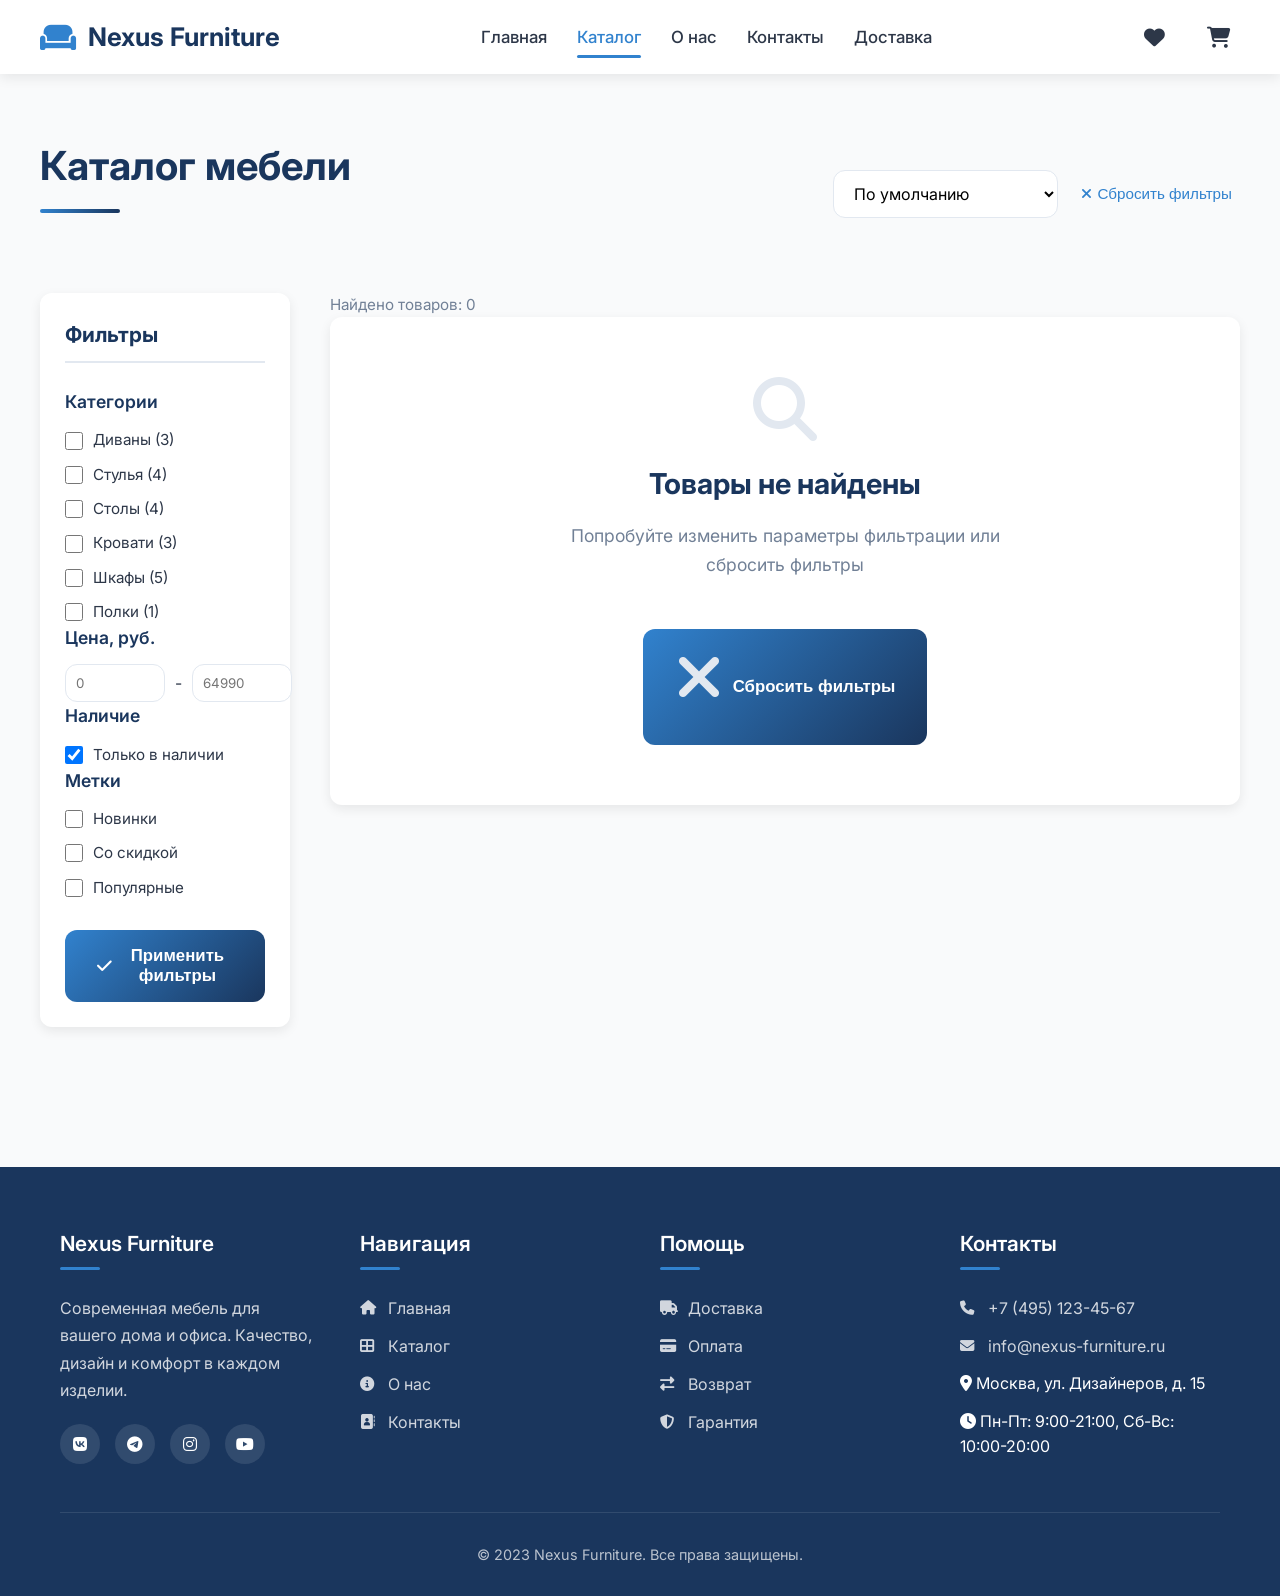
==== catalog.html @ 0e1e120f "Add files via upload" ====
<!DOCTYPE html>
<html lang="ru">
<head>
    <meta charset="UTF-8">
    <meta name="viewport" content="width=device-width, initial-scale=1.0">
    <title>Nexus Furniture | Каталог мебели</title>
    <link rel="stylesheet" href="https://cdnjs.cloudflare.com/ajax/libs/font-awesome/6.4.0/css/all.min.css">
    <link rel="stylesheet" href="https://fonts.googleapis.com/css2?family=Inter:wght@300;400;500;600;700&display=swap">
    <link rel="stylesheet" href="common.css">
    <style>
        /* Специфичные стили для страницы каталога */
        .catalog-header {
            display: flex;
            justify-content: space-between;
            align-items: center;
            margin-bottom: 40px;
            flex-wrap: wrap;
            gap: 20px;
        }
        
        .catalog-controls {
            display: flex;
            gap: 15px;
            align-items: center;
            flex-wrap: wrap;
        }
        
        .catalog-filters {
            display: flex;
            gap: 30px;
            margin-bottom: 40px;
            background-color: white;
            padding: 25px;
            border-radius: var(--radius);
            box-shadow: var(--shadow);
            flex-wrap: wrap;
        }
        
        .filter-group {
            flex: 1;
            min-width: 200px;
        }
        
        .filter-title {
            font-weight: 600;
            margin-bottom: 12px;
            color: var(--primary);
            font-size: 1.1rem;
        }
        
        .filter-options {
            display: flex;
            flex-direction: column;
            gap: 10px;
        }
        
        .filter-checkbox {
            display: flex;
            align-items: center;
            gap: 10px;
            cursor: pointer;
        }
        
        .filter-checkbox input {
            width: 18px;
            height: 18px;
            cursor: pointer;
        }
        
        .filter-checkbox span {
            font-size: 0.95rem;
            color: var(--text);
        }
        
        .price-range {
            display: flex;
            gap: 10px;
            align-items: center;
        }
        
        .price-input {
            width: 100px;
            padding: 10px;
            border: 1px solid var(--gray);
            border-radius: var(--radius);
            font-family: 'Inter', sans-serif;
        }
        
        .catalog-content {
            display: grid;
            grid-template-columns: 250px 1fr;
            gap: 40px;
        }
        
        .sidebar {
            background-color: white;
            padding: 25px;
            border-radius: var(--radius);
            box-shadow: var(--shadow);
            height: fit-content;
            position: sticky;
            top: 100px;
        }
        
        .sidebar-title {
            font-size: 1.3rem;
            margin-bottom: 25px;
            color: var(--primary);
            padding-bottom: 10px;
            border-bottom: 2px solid var(--gray);
        }
        
        .mobile-filters-btn {
            display: none;
            background: linear-gradient(135deg, var(--accent), var(--primary));
            color: white;
            padding: 12px 24px;
            border-radius: var(--radius);
            border: none;
            cursor: pointer;
            font-weight: 600;
            gap: 10px;
            align-items: center;
        }
        
        .sort-select {
            padding: 12px 16px;
            border: 1px solid var(--gray);
            border-radius: var(--radius);
            font-family: 'Inter', sans-serif;
            font-size: 1rem;
            background-color: white;
            cursor: pointer;
            min-width: 200px;
        }
        
        .clear-filters {
            background: none;
            border: none;
            color: var(--accent);
            cursor: pointer;
            font-size: 0.95rem;
            display: flex;
            align-items: center;
            gap: 5px;
            padding: 8px;
            border-radius: 6px;
            transition: var(--transition);
        }
        
        .clear-filters:hover {
            background-color: rgba(49, 130, 206, 0.1);
        }
        
        .products-count {
            color: var(--text-light);
            font-size: 0.95rem;
        }
        
        .pagination {
            display: flex;
            justify-content: center;
            gap: 10px;
            margin-top: 60px;
        }
        
        .page-btn {
            width: 44px;
            height: 44px;
            display: flex;
            align-items: center;
            justify-content: center;
            border-radius: var(--radius);
            border: 1px solid var(--gray);
            background-color: white;
            color: var(--text);
            cursor: pointer;
            transition: var(--transition);
            font-weight: 500;
        }
        
        .page-btn:hover {
            border-color: var(--accent);
            color: var(--accent);
        }
        
        .page-btn.active {
            background: linear-gradient(135deg, var(--accent), var(--primary));
            color: white;
            border-color: var(--accent);
        }
        
        .page-btn.disabled {
            opacity: 0.5;
            cursor: not-allowed;
        }
        
        .page-btn.disabled:hover {
            border-color: var(--gray);
            color: var(--text);
        }
        
        .mobile-sidebar-overlay {
            display: none;
            position: fixed;
            top: 0;
            left: 0;
            width: 100%;
            height: 100%;
            background-color: rgba(0, 0, 0, 0.5);
            z-index: 1000;
        }
        
        .mobile-sidebar {
            position: fixed;
            top: 0;
            right: -100%;
            width: 90%;
            max-width: 400px;
            height: 100%;
            background-color: white;
            z-index: 1001;
            padding: 30px;
            overflow-y: auto;
            transition: right 0.3s ease;
        }
        
        .mobile-sidebar.active {
            right: 0;
        }
        
        .mobile-sidebar-header {
            display: flex;
            justify-content: space-between;
            align-items: center;
            margin-bottom: 30px;
            padding-bottom: 15px;
            border-bottom: 2px solid var(--gray);
        }
        
        .close-sidebar {
            background: none;
            border: none;
            font-size: 1.5rem;
            color: var(--text);
            cursor: pointer;
            width: 40px;
            height: 40px;
            display: flex;
            align-items: center;
            justify-content: center;
            border-radius: 50%;
            transition: var(--transition);
        }
        
        .close-sidebar:hover {
            background-color: var(--gray);
        }
        
        .loader {
            display: none;
            text-align: center;
            padding: 40px;
        }
        
        .loader.active {
            display: block;
        }
        
        @media (max-width: 992px) {
            .catalog-content {
                grid-template-columns: 1fr;
            }
            
            .sidebar {
                display: none;
            }
            
            .mobile-filters-btn {
                display: flex;
            }
        }
        
        @media (max-width: 768px) {
            .catalog-header {
                flex-direction: column;
                align-items: flex-start;
            }
            
            .catalog-controls {
                width: 100%;
                justify-content: space-between;
            }
            
            .sort-select {
                flex: 1;
                min-width: auto;
            }
            
            .mobile-sidebar {
                width: 100%;
                max-width: 100%;
            }
        }
        
        @media (max-width: 576px) {
            .catalog-controls {
                flex-direction: column;
                align-items: stretch;
            }
        }
    </style>
</head>
<body>
    <!-- Шапка сайта -->
    <header>
        <div class="container header-container">
            <a href="index.html" class="logo">
                <i class="fas fa-couch"></i>
                <span>Nexus Furniture</span>
            </a>
            
            <button class="mobile-menu-btn" id="mobileMenuBtn">
                <i class="fas fa-bars"></i>
            </button>
            
            <nav id="mainNav">
                <a href="index.html" class="nav-link">Главная</a>
                <a href="catalog.html" class="nav-link active">Каталог</a>
                <a href="about.html" class="nav-link">О нас</a>
                <a href="contacts.html" class="nav-link">Контакты</a>
                <a href="delivery.html" class="nav-link">Доставка</a>
            </nav>
            
            <div class="header-actions">
                <a href="favorites.html" class="icon-btn">
                    <i class="fas fa-heart"></i>
                    <span class="badge" id="favoritesCount">0</span>
                </a>
                <a href="cart.html" class="icon-btn">
                    <i class="fas fa-shopping-cart"></i>
                    <span class="badge" id="cartCount">0</span>
                </a>
            </div>
        </div>
    </header>

    <!-- Основной контент -->
    <main class="container page-content">
        <!-- Заголовок каталога -->
        <div class="catalog-header">
            <h1 class="section-title">Каталог мебели</h1>
            
            <div class="catalog-controls">
                <button class="mobile-filters-btn" id="mobileFiltersBtn">
                    <i class="fas fa-filter"></i> Фильтры
                </button>
                
                <select class="sort-select" id="sortSelect">
                    <option value="default">По умолчанию</option>
                    <option value="price_asc">Цена: по возрастанию</option>
                    <option value="price_desc">Цена: по убыванию</option>
                    <option value="name_asc">Название: А-Я</option>
                    <option value="name_desc">Название: Я-А</option>
                    <option value="popular">По популярности</option>
                    <option value="new">Сначала новинки</option>
                </select>
                
                <button class="clear-filters" id="clearFilters">
                    <i class="fas fa-times"></i> Сбросить фильтры
                </button>
            </div>
        </div>
        
        <div class="catalog-content">
            <!-- Боковая панель фильтров (десктоп) -->
            <aside class="sidebar">
                <h3 class="sidebar-title">Фильтры</h3>
                
                <!-- Категории -->
                <div class="filter-group">
                    <h4 class="filter-title">Категории</h4>
                    <div class="filter-options" id="categoryFilters">
                        <!-- Заполняется через JavaScript -->
                    </div>
                </div>
                
                <div class="filter-group">
                    <h4 class="filter-title">Цена, руб.</h4>
                    <div class="price-range">
                        <input type="number" id="minPrice" class="price-input" placeholder="0" min="0">
                        <span>-</span>
                        <input type="number" id="maxPrice" class="price-input" placeholder="100000" min="0">
                    </div>
                </div>
                
                <div class="filter-group">
                    <h4 class="filter-title">Наличие</h4>
                    <div class="filter-options">
                        <label class="filter-checkbox">
                            <input type="checkbox" id="inStockFilter" checked>
                            <span>Только в наличии</span>
                        </label>
                    </div>
                </div>
                
                <div class="filter-group">
                    <h4 class="filter-title">Метки</h4>
                    <div class="filter-options">
                        <label class="filter-checkbox">
                            <input type="checkbox" id="newFilter">
                            <span>Новинки</span>
                        </label>
                        <label class="filter-checkbox">
                            <input type="checkbox" id="saleFilter">
                            <span>Со скидкой</span>
                        </label>
                        <label class="filter-checkbox">
                            <input type="checkbox" id="popularFilter">
                            <span>Популярные</span>
                        </label>
                    </div>
                </div>
                
                <div style="margin-top: 30px;">
                    <button class="btn" id="applyFilters" style="width: 100%;">
                        <i class="fas fa-check"></i> Применить фильтры
                    </button>
                </div>
            </aside>
            
            <!-- Основная область с товарами -->
            <div class="products-container">
                <div class="products-count" id="productsCount">
                    Найдено товаров: <span id="productsCountValue">0</span>
                </div>
                
                <!-- Сетка товаров -->
                <div class="products-grid" id="catalogProductsGrid">
                    <!-- Товары загружаются через JavaScript -->
                </div>
                
                <!-- Пагинация -->
                <div class="pagination" id="pagination">
                    <!-- Заполняется через JavaScript -->
                </div>
            </div>
        </div>
    </main>

    <!-- Подвал сайта -->
    <footer>
        <div class="container">
            <div class="footer-content">
                <div class="footer-column">
                    <h3>Nexus Furniture</h3>
                    <p style="color: rgba(255, 255, 255, 0.8); margin-bottom: 20px; line-height: 1.7;">Современная мебель для вашего дома и офиса. Качество, дизайн и комфорт в каждом изделии.</p>
                    <div class="social-links">
                        <a href="#" class="social-link"><i class="fab fa-vk"></i></a>
                        <a href="#" class="social-link"><i class="fab fa-telegram"></i></a>
                        <a href="#" class="social-link"><i class="fab fa-instagram"></i></a>
                        <a href="#" class="social-link"><i class="fab fa-youtube"></i></a>
                    </div>
                </div>
                
                <div class="footer-column">
                    <h3>Навигация</h3>
                    <ul class="footer-links">
                        <li><a href="index.html"><i class="fas fa-home"></i> Главная</a></li>
                        <li><a href="catalog.html"><i class="fas fa-th-large"></i> Каталог</a></li>
                        <li><a href="about.html"><i class="fas fa-info-circle"></i> О нас</a></li>
                        <li><a href="contacts.html"><i class="fas fa-address-book"></i> Контакты</a></li>
                    </ul>
                </div>
                
                <div class="footer-column">
                    <h3>Помощь</h3>
                    <ul class="footer-links">
                        <li><a href="delivery.html"><i class="fas fa-truck"></i> Доставка</a></li>
                        <li><a href="delivery.html"><i class="fas fa-credit-card"></i> Оплата</a></li>
                        <li><a href="contacts.html"><i class="fas fa-exchange-alt"></i> Возврат</a></li>
                        <li><a href="contacts.html"><i class="fas fa-shield-alt"></i> Гарантия</a></li>
                    </ul>
                </div>
                
                <div class="footer-column">
                    <h3>Контакты</h3>
                    <ul class="footer-links">
                        <li><a href="tel:+74951234567"><i class="fas fa-phone"></i> +7 (495) 123-45-67</a></li>
                        <li><a href="mailto:info@nexus-furniture.ru"><i class="fas fa-envelope"></i> info@nexus-furniture.ru</a></li>
                        <li><i class="fas fa-map-marker-alt"></i> Москва, ул. Дизайнеров, д. 15</li>
                        <li><i class="fas fa-clock"></i> Пн-Пт: 9:00-21:00, Сб-Вс: 10:00-20:00</li>
                    </ul>
                </div>
            </div>
            
            <div class="footer-bottom">
                <p>&copy; 2023 Nexus Furniture. Все права защищены.</p>
            </div>
        </div>
    </footer>

    <!-- Мобильная боковая панель фильтров -->
    <div class="mobile-sidebar-overlay" id="mobileSidebarOverlay"></div>
    <div class="mobile-sidebar" id="mobileSidebar">
        <div class="mobile-sidebar-header">
            <h3>Фильтры</h3>
            <button class="close-sidebar" id="closeSidebar">
                <i class="fas fa-times"></i>
            </button>
        </div>
        
        <!-- Категории -->
        <div class="filter-group">
            <h4 class="filter-title">Категории</h4>
            <div class="filter-options" id="mobileCategoryFilters">
                <!-- Заполняется через JavaScript -->
            </div>
        </div>
        
        <div class="filter-group">
            <h4 class="filter-title">Цена, руб.</h4>
            <div class="price-range">
                <input type="number" id="mobileMinPrice" class="price-input" placeholder="0" min="0">
                <span>-</span>
                <input type="number" id="mobileMaxPrice" class="price-input" placeholder="100000" min="0">
            </div>
        </div>
        
        <div class="filter-group">
            <h4 class="filter-title">Наличие</h4>
            <div class="filter-options">
                <label class="filter-checkbox">
                    <input type="checkbox" id="mobileInStockFilter" checked>
                    <span>Только в наличии</span>
                </label>
            </div>
        </div>
        
        <div class="filter-group">
            <h4 class="filter-title">Метки</h4>
            <div class="filter-options">
                <label class="filter-checkbox">
                    <input type="checkbox" id="mobileNewFilter">
                    <span>Новинки</span>
                </label>
                <label class="filter-checkbox">
                    <input type="checkbox" id="mobileSaleFilter">
                    <span>Со скидкой</span>
                </label>
                <label class="filter-checkbox">
                    <input type="checkbox" id="mobilePopularFilter">
                    <span>Популярные</span>
                </label>
            </div>
        </div>
        
        <div style="margin-top: 30px; display: flex; gap: 15px;">
            <button class="btn" id="mobileApplyFilters" style="flex: 1;">
                <i class="fas fa-check"></i> Применить
            </button>
            <button class="btn btn-secondary" id="mobileClearFilters" style="flex: 1;">
                <i class="fas fa-times"></i> Сбросить
            </button>
        </div>
    </div>

    <!-- Подключаем общий файл JavaScript -->
    <script src="common.js"></script>
    
    <script>
        // Данные для каталога (расширенные)
        const catalogProductsData = [
            ...productsData, // Берем товары из common.js
            {
                id: 9,
                name: 'Диван угловой "Семейный"',
                category: 'sofas',
                price: 64990,
                originalPrice: 72990,
                image: 'https://images.unsplash.com/photo-1549187774-b4e9b0445b41?ixlib=rb-4.0.3&auto=format&fit=crop&w=800&q=80',
                badges: ['sale', 'popular'],
                inStock: true
            },
            {
                id: 10,
                name: 'Кресло-качалка "Ретро"',
                category: 'chairs',
                price: 14990,
                image: 'https://images.unsplash.com/photo-1581539250439-c96689b516dd?ixlib=rb-4.0.3&auto=format&fit=crop&w=800&q=80',
                badges: ['new'],
                inStock: true
            },
            {
                id: 11,
                name: 'Журнальный стол со стеклом',
                category: 'tables',
                price: 18990,
                originalPrice: 21990,
                image: 'https://images.unsplash.com/photo-1555041469-a586c61ea9bc?ixlib=rb-4.0.3&auto=format&fit=crop&w=800&q=80',
                badges: ['sale'],
                inStock: false
            },
            {
                id: 12,
                name: 'Детская кровать "Радуга"',
                category: 'beds',
                price: 32990,
                image: 'https://images.unsplash.com/photo-1505693416388-ac5ce068fe85?ixlib=rb-4.0.3&auto=format&fit=crop&w=800&q=80',
                badges: ['new'],
                inStock: true
            },
            {
                id: 13,
                name: 'Книжный шкаф 5-полочный',
                category: 'wardrobes',
                price: 24990,
                image: 'https://images.unsplash.com/photo-1597074866923-dc0589150358?ixlib=rb-4.0.3&auto=format&fit=crop&w=800&q=80',
                badges: ['popular'],
                inStock: true
            },
            {
                id: 14,
                name: 'Навесные полки "Модерн"',
                category: 'shelves',
                price: 8990,
                image: 'https://images.unsplash.com/photo-1586023492125-27b2c045efd7?ixlib=rb-4.0.3&auto=format&fit=crop&w=800&q=80',
                badges: [],
                inStock: true
            },
            {
                id: 15,
                name: 'Офисное кресло "Эргономик"',
                category: 'chairs',
                price: 15990,
                originalPrice: 19990,
                image: 'https://images.unsplash.com/photo-1586023492125-27b2c045efd7?ixlib=rb-4.0.3&auto=format&fit=crop&w=800&q=80',
                badges: ['sale', 'popular'],
                inStock: true
            },
            {
                id: 16,
                name: 'Тумба прикроватная',
                category: 'wardrobes',
                price: 11990,
                image: 'https://images.unsplash.com/photo-1556228453-efd6c1ff04f6?ixlib=rb-4.0.3&auto=format&fit=crop&w=800&q=80',
                badges: ['new'],
                inStock: true
            },
            {
                id: 17,
                name: 'Диван-кровать "Компакт"',
                category: 'sofas',
                price: 28990,
                image: 'https://images.unsplash.com/photo-1549187774-b4e9b0445b41?ixlib=rb-4.0.3&auto=format&fit=crop&w=800&q=80',
                badges: [],
                inStock: true
            },
            {
                id: 18,
                name: 'Барный стол с подсветкой',
                category: 'tables',
                price: 23990,
                image: 'https://images.unsplash.com/photo-1567538096630-e0c55bd6374c?ixlib=rb-4.0.3&auto=format&fit=crop&w=800&q=80',
                badges: ['new'],
                inStock: false
            },
            {
                id: 19,
                name: 'Шкаф для прихожей',
                category: 'wardrobes',
                price: 31990,
                originalPrice: 35990,
                image: 'https://images.unsplash.com/photo-1524758631624-e2822e304c36?ixlib=rb-4.0.3&auto=format&fit=crop&w=800&q=80',
                badges: ['sale'],
                inStock: true
            },
            {
                id: 20,
                name: 'Кровать с подъемным механизмом',
                category: 'beds',
                price: 54990,
                image: 'https://images.unsplash.com/photo-1505693416388-ac5ce068fe85?ixlib=rb-4.0.3&auto=format&fit=crop&w=800&q=80',
                badges: ['popular'],
                inStock: true
            }
        ];

        // Настройки пагинации
        const ITEMS_PER_PAGE = 8;
        let currentPage = 1;
        let filteredProducts = [];
        let activeFilters = {
            categories: [],
            minPrice: 0,
            maxPrice: 100000,
            inStock: true,
            new: false,
            sale: false,
            popular: false
        };

        // Инициализация каталога
        document.addEventListener('DOMContentLoaded', function() {
            initCatalog();
            renderCatalogProducts();
            setupEventListeners();
        });

        // Инициализация каталога
        function initCatalog() {
            // Добавляем поле inStock ко всем товарам из common.js
            productsData.forEach(product => {
                if (!product.hasOwnProperty('inStock')) {
                    product.inStock = true;
                }
            });

            // Создаем список категорий
            const categories = {};
            catalogProductsData.forEach(product => {
                if (!categories[product.category]) {
                    categories[product.category] = {
                        name: CommonFunctions.getCategoryName(product.category),
                        count: 0
                    };
                }
                categories[product.category].count++;
            });

            // Заполняем фильтры категорий
            const categoryFiltersContainer = document.getElementById('categoryFilters');
            const mobileCategoryFiltersContainer = document.getElementById('mobileCategoryFilters');
            
            let categoryFiltersHTML = '';
            let mobileCategoryFiltersHTML = '';
            
            for (const categoryId in categories) {
                categoryFiltersHTML += `
                    <label class="filter-checkbox">
                        <input type="checkbox" value="${categoryId}" class="category-filter">
                        <span>${categories[categoryId].name} (${categories[categoryId].count})</span>
                    </label>
                `;
                
                mobileCategoryFiltersHTML += `
                    <label class="filter-checkbox">
                        <input type="checkbox" value="${categoryId}" class="mobile-category-filter">
                        <span>${categories[categoryId].name} (${categories[categoryId].count})</span>
                    </label>
                `;
            }
            
            categoryFiltersContainer.innerHTML = categoryFiltersHTML;
            mobileCategoryFiltersContainer.innerHTML = mobileCategoryFiltersHTML;

            // Устанавливаем максимальную цену
            const maxPrice = Math.max(...catalogProductsData.map(p => p.price));
            document.getElementById('maxPrice').placeholder = maxPrice;
            document.getElementById('mobileMaxPrice').placeholder = maxPrice;
            
            activeFilters.maxPrice = maxPrice;
        }

        // Настройка обработчиков событий
        function setupEventListeners() {
            // Кнопка применения фильтров
            document.getElementById('applyFilters').addEventListener('click', applyFilters);
            document.getElementById('mobileApplyFilters').addEventListener('click', applyMobileFilters);
            
            // Кнопка сброса фильтров
            document.getElementById('clearFilters').addEventListener('click', clearFilters);
            document.getElementById('mobileClearFilters').addEventListener('click', clearFilters);
            
            // Сортировка
            document.getElementById('sortSelect').addEventListener('change', function() {
                applyFilters();
            });
            
            // Мобильные фильтры
            document.getElementById('mobileFiltersBtn').addEventListener('click', openMobileSidebar);
            document.getElementById('closeSidebar').addEventListener('click', closeMobileSidebar);
            document.getElementById('mobileSidebarOverlay').addEventListener('click', closeMobileSidebar);
            
            // Применение фильтров при изменении цен
            document.getElementById('minPrice').addEventListener('change', applyFilters);
            document.getElementById('maxPrice').addEventListener('change', applyFilters);
            document.getElementById('mobileMinPrice').addEventListener('change', applyMobileFilters);
            document.getElementById('mobileMaxPrice').addEventListener('change', applyMobileFilters);
            
            // Применение фильтров при изменении чекбоксов
            document.getElementById('inStockFilter').addEventListener('change', applyFilters);
            document.getElementById('newFilter').addEventListener('change', applyFilters);
            document.getElementById('saleFilter').addEventListener('change', applyFilters);
            document.getElementById('popularFilter').addEventListener('change', applyFilters);
        }

        // Открытие мобильной боковой панели
        function openMobileSidebar() {
            // Синхронизируем значения фильтров
            syncMobileFilters();
            
            document.getElementById('mobileSidebarOverlay').style.display = 'block';
            document.getElementById('mobileSidebar').classList.add('active');
        }

        // Закрытие мобильной боковой панели
        function closeMobileSidebar() {
            document.getElementById('mobileSidebarOverlay').style.display = 'none';
            document.getElementById('mobileSidebar').classList.remove('active');
        }

        // Синхронизация фильтров между десктопной и мобильной версией
        function syncMobileFilters() {
            // Категории
            document.querySelectorAll('.category-filter').forEach(checkbox => {
                const mobileCheckbox = document.querySelector(`.mobile-category-filter[value="${checkbox.value}"]`);
                if (mobileCheckbox) {
                    mobileCheckbox.checked = checkbox.checked;
                }
            });
            
            // Цены
            document.getElementById('mobileMinPrice').value = document.getElementById('minPrice').value;
            document.getElementById('mobileMaxPrice').value = document.getElementById('maxPrice').value;
            
            // Чекбоксы
            document.getElementById('mobileInStockFilter').checked = document.getElementById('inStockFilter').checked;
            document.getElementById('mobileNewFilter').checked = document.getElementById('newFilter').checked;
            document.getElementById('mobileSaleFilter').checked = document.getElementById('saleFilter').checked;
            document.getElementById('mobilePopularFilter').checked = document.getElementById('popularFilter').checked;
        }

        // Применение фильтров (десктоп)
        function applyFilters() {
            // Собираем активные категории
            const selectedCategories = [];
            document.querySelectorAll('.category-filter:checked').forEach(checkbox => {
                selectedCategories.push(checkbox.value);
            });
            
            // Собираем цены
            const minPrice = document.getElementById('minPrice').value ? parseInt(document.getElementById('minPrice').value) : 0;
            const maxPrice = document.getElementById('maxPrice').value ? parseInt(document.getElementById('maxPrice').value) : activeFilters.maxPrice;
            
            // Собираем чекбоксы
            const inStock = document.getElementById('inStockFilter').checked;
            const newFilter = document.getElementById('newFilter').checked;
            const saleFilter = document.getElementById('saleFilter').checked;
            const popularFilter = document.getElementById('popularFilter').checked;
            
            // Обновляем активные фильтры
            activeFilters.categories = selectedCategories;
            activeFilters.minPrice = minPrice;
            activeFilters.maxPrice = maxPrice;
            activeFilters.inStock = inStock;
            activeFilters.new = newFilter;
            activeFilters.sale = saleFilter;
            activeFilters.popular = popularFilter;
            
            // Применяем фильтры
            filterProducts();
            currentPage = 1;
            renderCatalogProducts();
        }

        // Применение фильтров (мобильная версия)
        function applyMobileFilters() {
            // Собираем активные категории
            const selectedCategories = [];
            document.querySelectorAll('.mobile-category-filter:checked').forEach(checkbox => {
                selectedCategories.push(checkbox.value);
            });
            
            // Собираем цены
            const minPrice = document.getElementById('mobileMinPrice').value ? parseInt(document.getElementById('mobileMinPrice').value) : 0;
            const maxPrice = document.getElementById('mobileMaxPrice').value ? parseInt(document.getElementById('mobileMaxPrice').value) : activeFilters.maxPrice;
            
            // Собираем чекбоксы
            const inStock = document.getElementById('mobileInStockFilter').checked;
            const newFilter = document.getElementById('mobileNewFilter').checked;
            const saleFilter = document.getElementById('mobileSaleFilter').checked;
            const popularFilter = document.getElementById('mobilePopularFilter').checked;
            
            // Обновляем активные фильтры
            activeFilters.categories = selectedCategories;
            activeFilters.minPrice = minPrice;
            activeFilters.maxPrice = maxPrice;
            activeFilters.inStock = inStock;
            activeFilters.new = newFilter;
            activeFilters.sale = saleFilter;
            activeFilters.popular = popularFilter;
            
            // Синхронизируем с десктопными фильтрами
            syncFiltersToDesktop();
            
            // Применяем фильтры
            filterProducts();
            currentPage = 1;
            renderCatalogProducts();
            
            // Закрываем мобильную панель
            closeMobileSidebar();
        }

        // Синхронизация фильтров с десктопной версией
        function syncFiltersToDesktop() {
            // Категории
            document.querySelectorAll('.category-filter').forEach(checkbox => {
                checkbox.checked = activeFilters.categories.includes(checkbox.value);
            });
            
            // Цены
            document.getElementById('minPrice').value = activeFilters.minPrice === 0 ? '' : activeFilters.minPrice;
            document.getElementById('maxPrice').value = activeFilters.maxPrice === activeFilters.maxPrice ? '' : activeFilters.maxPrice;
            
            // Чекбоксы
            document.getElementById('inStockFilter').checked = activeFilters.inStock;
            document.getElementById('newFilter').checked = activeFilters.new;
            document.getElementById('saleFilter').checked = activeFilters.sale;
            document.getElementById('popularFilter').checked = activeFilters.popular;
        }

        // Сброс всех фильтров
        function clearFilters() {
            // Сбрасываем все чекбоксы
            document.querySelectorAll('.category-filter').forEach(checkbox => {
                checkbox.checked = false;
            });
            
            document.querySelectorAll('.mobile-category-filter').forEach(checkbox => {
                checkbox.checked = false;
            });
            
            // Сбрасываем цены
            document.getElementById('minPrice').value = '';
            document.getElementById('maxPrice').value = '';
            document.getElementById('mobileMinPrice').value = '';
            document.getElementById('mobileMaxPrice').value = '';
            
            // Сбрасываем чекбоксы
            document.getElementById('inStockFilter').checked = true;
            document.getElementById('newFilter').checked = false;
            document.getElementById('saleFilter').checked = false;
            document.getElementById('popularFilter').checked = false;
            
            document.getElementById('mobileInStockFilter').checked = true;
            document.getElementById('mobileNewFilter').checked = false;
            document.getElementById('mobileSaleFilter').checked = false;
            document.getElementById('mobilePopularFilter').checked = false;
            
            // Сбрасываем активные фильтры
            activeFilters = {
                categories: [],
                minPrice: 0,
                maxPrice: Math.max(...catalogProductsData.map(p => p.price)),
                inStock: true,
                new: false,
                sale: false,
                popular: false
            };
            
            // Сбрасываем сортировку
            document.getElementById('sortSelect').value = 'default';
            
            // Обновляем отображение
            filterProducts();
            currentPage = 1;
            renderCatalogProducts();
            
            // Закрываем мобильную панель, если открыта
            closeMobileSidebar();
        }

        // Фильтрация товаров
        function filterProducts() {
            filteredProducts = catalogProductsData.filter(product => {
                // Фильтр по категориям
                if (activeFilters.categories.length > 0 && !activeFilters.categories.includes(product.category)) {
                    return false;
                }
                
                // Фильтр по цене
                if (product.price < activeFilters.minPrice || product.price > activeFilters.maxPrice) {
                    return false;
                }
                
                // Фильтр по наличию
                if (activeFilters.inStock && !product.inStock) {
                    return false;
                }
                
                // Фильтр по меткам
                if (activeFilters.new && !product.badges.includes('new')) {
                    return false;
                }
                
                if (activeFilters.sale && !product.badges.includes('sale')) {
                    return false;
                }
                
                if (activeFilters.popular && !product.badges.includes('popular')) {
                    return false;
                }
                
                return true;
            });
            
            // Применяем сортировку
            applySorting();
        }

        // Применение сортировки
        function applySorting() {
            const sortValue = document.getElementById('sortSelect').value;
            
            switch(sortValue) {
                case 'price_asc':
                    filteredProducts.sort((a, b) => a.price - b.price);
                    break;
                case 'price_desc':
                    filteredProducts.sort((a, b) => b.price - a.price);
                    break;
                case 'name_asc':
                    filteredProducts.sort((a, b) => a.name.localeCompare(b.name));
                    break;
                case 'name_desc':
                    filteredProducts.sort((a, b) => b.name.localeCompare(a.name));
                    break;
                case 'popular':
                    // Сначала популярные (с меткой popular)
                    filteredProducts.sort((a, b) => {
                        const aPopular = a.badges.includes('popular') ? 1 : 0;
                        const bPopular = b.badges.includes('popular') ? 1 : 0;
                        return bPopular - aPopular;
                    });
                    break;
                case 'new':
                    // Сначала новинки (с меткой new)
                    filteredProducts.sort((a, b) => {
                        const aNew = a.badges.includes('new') ? 1 : 0;
                        const bNew = b.badges.includes('new') ? 1 : 0;
                        return bNew - aNew;
                    });
                    break;
                // default - оставляем как есть
            }
        }

        // Отображение товаров в каталоге
        function renderCatalogProducts() {
            const catalogProductsGrid = document.getElementById('catalogProductsGrid');
            const productsCountValue = document.getElementById('productsCountValue');
            
            if (!catalogProductsGrid) return;
            
            // Обновляем счетчик товаров
            productsCountValue.textContent = filteredProducts.length;
            
            // Если товаров нет
            if (filteredProducts.length === 0) {
                catalogProductsGrid.innerHTML = `
                    <div class="empty-state" style="grid-column: 1 / -1;">
                        <i class="fas fa-search"></i>
                        <h3>Товары не найдены</h3>
                        <p>Попробуйте изменить параметры фильтрации или сбросить фильтры</p>
                        <button class="btn" id="resetFiltersBtn" style="margin-top: 20px;">
                            <i class="fas fa-times"></i> Сбросить фильтры
                        </button>
                    </div>
                `;
                
                document.getElementById('resetFiltersBtn').addEventListener('click', clearFilters);
                document.getElementById('pagination').innerHTML = '';
                return;
            }
            
            // Рассчитываем товары для текущей страницы
            const startIndex = (currentPage - 1) * ITEMS_PER_PAGE;
            const endIndex = startIndex + ITEMS_PER_PAGE;
            const currentProducts = filteredProducts.slice(startIndex, endIndex);
            
            let productsHTML = '';
            
            currentProducts.forEach(product => {
                const isFavorite = StorageManager.isFavorite(product.id);
                const cart = StorageManager.getCart();
                const cartItem = cart.find(item => item.id === product.id);
                const isInCart = !!cartItem;
                const cartQuantity = cartItem ? cartItem.quantity : 0;
                
                // Бейджи товара
                let badgesHTML = '';
                if (product.badges && product.badges.length > 0) {
                    badgesHTML = '<div class="product-badges">';
                    product.badges.forEach(badge => {
                        let badgeText = '';
                        switch(badge) {
                            case 'new': badgeText = 'Новинка'; break;
                            case 'sale': badgeText = 'Скидка'; break;
                            case 'popular': badgeText = 'Популярное'; break;
                        }
                        badgesHTML += `<span class="product-badge ${badge}">${badgeText}</span>`;
                    });
                    badgesHTML += '</div>';
                }
                
                // Иконка отсутствия в наличии
                let stockBadge = '';
                if (!product.inStock) {
                    stockBadge = '<div class="product-badges"><span class="product-badge" style="background-color: var(--text-light);">Нет в наличии</span></div>';
                }
                
                // Цена со скидкой
                let priceHTML = '';
                if (product.originalPrice) {
                    const discount = Math.round((1 - product.price / product.originalPrice) * 100);
                    priceHTML = `
                        <div class="current-price">${CommonFunctions.formatPrice(product.price)} руб.</div>
                        <div class="original-price">${CommonFunctions.formatPrice(product.originalPrice)} руб.</div>
                        <div class="discount">-${discount}%</div>
                    `;
                } else {
                    priceHTML = `<div class="current-price">${CommonFunctions.formatPrice(product.price)} руб.</div>`;
                }
                
                productsHTML += `
                    <div class="product-card">
                        <img src="${product.image}" alt="${product.name}" class="product-image">
                        ${badgesHTML}
                        ${stockBadge}
                        <div class="product-info">
                            <div class="product-category">${CommonFunctions.getCategoryName(product.category)}</div>
                            <h3 class="product-name">${product.name}</h3>
                            <div class="product-price">
                                ${priceHTML}
                            </div>
                            <div class="product-actions">
                                <button class="btn ${isInCart ? 'btn-outline' : ''} ${!product.inStock ? 'disabled' : ''}" 
                                        data-id="${product.id}" ${!product.inStock ? 'disabled' : ''}>
                                    ${isInCart ? `<i class="fas fa-check"></i> В корзине (${cartQuantity})` : 
                                      product.inStock ? '<i class="fas fa-cart-plus"></i> В корзину' : '<i class="fas fa-ban"></i> Нет в наличии'}
                                </button>
                                <button class="favorite-btn ${isFavorite ? 'active' : ''}" data-id="${product.id}">
                                    <i class="fas fa-heart"></i>
                                </button>
                            </div>
                        </div>
                    </div>
                `;
            });
            
            catalogProductsGrid.innerHTML = productsHTML;
            
            // Добавляем обработчики событий для кнопок
            addProductEventListeners();
            
            // Отображаем пагинацию
            renderPagination();
        }

        // Добавление обработчиков событий для товаров
        function addProductEventListeners() {
            // Кнопки "В корзину"
            document.querySelectorAll('.product-actions .btn:not(.disabled)').forEach(btn => {
                btn.addEventListener('click', function() {
                    const productId = parseInt(this.getAttribute('data-id'));
                    const cart = StorageManager.getCart();
                    const cartItem = cart.find(item => item.id === productId);
                    
                    if (cartItem) {
                        // Если уже в корзине, удалить
                        StorageManager.removeFromCart(productId);
                        this.innerHTML = '<i class="fas fa-cart-plus"></i> В корзину';
                        this.classList.remove('btn-outline');
                        CommonFunctions.showNotification('Товар удален из корзины', 'info');
                    } else {
                        // Добавить в корзину
                        StorageManager.addToCart(productId, 1);
                        this.innerHTML = '<i class="fas fa-check"></i> В корзине (1)';
                        this.classList.add('btn-outline');
                        CommonFunctions.showNotification('Товар добавлен в корзину');
                    }
                    
                    CommonFunctions.updateHeaderCounters();
                });
            });
            
            // Кнопки избранного
            document.querySelectorAll('.favorite-btn').forEach(btn => {
                btn.addEventListener('click', function() {
                    const productId = parseInt(this.getAttribute('data-id'));
                    const favorites = StorageManager.toggleFavorite(productId);
                    
                    if (favorites.includes(productId)) {
                        this.classList.add('active');
                        CommonFunctions.showNotification('Товар добавлен в избранное');
                    } else {
                        this.classList.remove('active');
                        CommonFunctions.showNotification('Товар удален из избранного', 'info');
                    }
                    
                    CommonFunctions.updateHeaderCounters();
                });
            });
        }

        // Отображение пагинации
        function renderPagination() {
            const totalPages = Math.ceil(filteredProducts.length / ITEMS_PER_PAGE);
            const paginationContainer = document.getElementById('pagination');
            
            if (totalPages <= 1) {
                paginationContainer.innerHTML = '';
                return;
            }
            
            let paginationHTML = '';
            
            // Кнопка "Назад"
            paginationHTML += `
                <button class="page-btn ${currentPage === 1 ? 'disabled' : ''}" 
                        onclick="changePage(${currentPage - 1})" ${currentPage === 1 ? 'disabled' : ''}>
                    <i class="fas fa-chevron-left"></i>
                </button>
            `;
            
            // Номера страниц
            const maxVisiblePages = 5;
            let startPage = Math.max(1, currentPage - Math.floor(maxVisiblePages / 2));
            let endPage = Math.min(totalPages, startPage + maxVisiblePages - 1);
            
            // Корректируем startPage, если endPage достиг максимума
            if (endPage - startPage + 1 < maxVisiblePages) {
                startPage = Math.max(1, endPage - maxVisiblePages + 1);
            }
            
            for (let i = startPage; i <= endPage; i++) {
                paginationHTML += `
                    <button class="page-btn ${currentPage === i ? 'active' : ''}" onclick="changePage(${i})">
                        ${i}
                    </button>
                `;
            }
            
            // Кнопка "Вперед"
            paginationHTML += `
                <button class="page-btn ${currentPage === totalPages ? 'disabled' : ''}" 
                        onclick="changePage(${currentPage + 1})" ${currentPage === totalPages ? 'disabled' : ''}>
                    <i class="fas fa-chevron-right"></i>
                </button>
            `;
            
            paginationContainer.innerHTML = paginationHTML;
        }

        // Функция для смены страницы (должна быть доступна глобально)
        window.changePage = function(page) {
            if (page < 1 || page > Math.ceil(filteredProducts.length / ITEMS_PER_PAGE)) return;
            
            currentPage = page;
            renderCatalogProducts();
            
            // Прокручиваем к началу каталога
            document.querySelector('.catalog-content').scrollIntoView({ behavior: 'smooth' });
        };
    </script>
</body>
</html>
---- common.css ----
/* common.css - Общие стили для всех страниц сайта Nexus Furniture */

* {
    margin: 0;
    padding: 0;
    box-sizing: border-box;
}

:root {
    --primary: #1a365d;
    --secondary: #2d3748;
    --accent: #3182ce;
    --light: #f7fafc;
    --gray: #e2e8f0;
    --text: #2d3748;
    --text-light: #718096;
    --success: #38a169;
    --warning: #ed8936;
    --danger: #e53e3e;
    --shadow: 0 4px 12px rgba(0, 0, 0, 0.08);
    --radius: 12px;
    --transition: all 0.3s ease;
}

body {
    font-family: 'Inter', 'Segoe UI', system-ui, sans-serif;
    background-color: #f9fafb;
    color: var(--text);
    line-height: 1.6;
    overflow-x: hidden;
}

.container {
    width: 100%;
    max-width: 1200px;
    margin: 0 auto;
    padding: 0 20px;
}

/* Шапка и навигация */
header {
    background-color: white;
    box-shadow: var(--shadow);
    position: sticky;
    top: 0;
    z-index: 1000;
    backdrop-filter: blur(10px);
    background-color: rgba(255, 255, 255, 0.95);
}

.header-container {
    display: flex;
    justify-content: space-between;
    align-items: center;
    padding: 15px 0;
}

.logo {
    display: flex;
    align-items: center;
    gap: 12px;
    font-size: 1.6rem;
    font-weight: 700;
    color: var(--primary);
    text-decoration: none;
    transition: var(--transition);
}

.logo:hover {
    transform: translateY(-2px);
}

.logo i {
    color: var(--accent);
    font-size: 1.8rem;
}

nav {
    display: flex;
    gap: 30px;
}

.nav-link {
    text-decoration: none;
    color: var(--secondary);
    font-weight: 500;
    transition: var(--transition);
    padding: 8px 0;
    position: relative;
    font-size: 1.05rem;
}

.nav-link:hover {
    color: var(--accent);
}

.nav-link.active {
    color: var(--accent);
}

.nav-link.active::after {
    content: '';
    position: absolute;
    bottom: 0;
    left: 0;
    width: 100%;
    height: 3px;
    background-color: var(--accent);
    border-radius: 3px;
}

.header-actions {
    display: flex;
    gap: 20px;
    align-items: center;
}

.icon-btn {
    background: none;
    border: none;
    font-size: 1.3rem;
    color: var(--secondary);
    cursor: pointer;
    position: relative;
    padding: 8px;
    transition: var(--transition);
    text-decoration: none;
    display: flex;
    align-items: center;
    justify-content: center;
    border-radius: 50%;
    width: 44px;
    height: 44px;
}

.icon-btn:hover {
    color: var(--accent);
    background-color: rgba(49, 130, 206, 0.1);
    transform: translateY(-2px);
}

.icon-btn .badge {
    position: absolute;
    top: -2px;
    right: -2px;
    background-color: var(--accent);
    color: white;
    font-size: 0.7rem;
    width: 20px;
    height: 20px;
    border-radius: 50%;
    display: flex;
    align-items: center;
    justify-content: center;
    font-weight: 600;
    border: 2px solid white;
}

.mobile-menu-btn {
    display: none;
    background: none;
    border: none;
    font-size: 1.5rem;
    color: var(--secondary);
    cursor: pointer;
    padding: 8px;
    border-radius: 8px;
    transition: var(--transition);
}

.mobile-menu-btn:hover {
    background-color: var(--gray);
}

/* Основной контент */
.page-content {
    min-height: calc(100vh - 200px);
    padding: 60px 0;
}

.section-title {
    font-size: 2.5rem;
    margin-bottom: 40px;
    color: var(--primary);
    position: relative;
    padding-bottom: 15px;
    font-weight: 700;
}

.section-title::after {
    content: '';
    position: absolute;
    bottom: 0;
    left: 0;
    width: 80px;
    height: 4px;
    background: linear-gradient(90deg, var(--accent), var(--primary));
    border-radius: 2px;
}

/* Кнопки */
.btn {
    display: inline-flex;
    align-items: center;
    gap: 10px;
    background: linear-gradient(135deg, var(--accent), var(--primary));
    color: white;
    padding: 16px 32px;
    border-radius: var(--radius);
    text-decoration: none;
    font-weight: 600;
    border: none;
    cursor: pointer;
    transition: var(--transition);
    font-size: 1.05rem;
    position: relative;
    overflow: hidden;
}

.btn::before {
    content: '';
    position: absolute;
    top: 0;
    left: -100%;
    width: 100%;
    height: 100%;
    background: linear-gradient(90deg, transparent, rgba(255, 255, 255, 0.2), transparent);
    transition: left 0.7s;
}

.btn:hover {
    transform: translateY(-3px);
    box-shadow: 0 10px 25px rgba(49, 130, 206, 0.3);
}

.btn:hover::before {
    left: 100%;
}

.btn-secondary {
    background: transparent;
    border: 2px solid white;
    color: white;
}

.btn-secondary:hover {
    background: white;
    color: var(--primary);
}

.btn-outline {
    background: transparent;
    border: 2px solid var(--accent);
    color: var(--accent);
}

.btn-outline:hover {
    background: var(--accent);
    color: white;
}

.btn-danger {
    background: linear-gradient(135deg, var(--danger), #c53030);
}

.btn-warning {
    background: linear-gradient(135deg, var(--warning), #dd6b20);
}

/* Карточки товаров */
.products-grid {
    display: grid;
    grid-template-columns: repeat(auto-fill, minmax(280px, 1fr));
    gap: 30px;
}

.product-card {
    background-color: white;
    border-radius: var(--radius);
    overflow: hidden;
    box-shadow: var(--shadow);
    transition: var(--transition);
    position: relative;
    border: 1px solid rgba(226, 232, 240, 0.5);
}

.product-card:hover {
    transform: translateY(-5px);
    box-shadow: 0 15px 30px rgba(0, 0, 0, 0.1);
}

.product-image {
    width: 100%;
    height: 200px;
    object-fit: cover;
    transition: transform 0.5s ease;
}

.product-card:hover .product-image {
    transform: scale(1.05);
}

.product-badges {
    position: absolute;
    top: 15px;
    left: 15px;
    display: flex;
    gap: 8px;
    z-index: 1;
}

.product-badge {
    padding: 6px 12px;
    border-radius: 20px;
    font-size: 0.75rem;
    font-weight: 700;
    color: white;
    text-transform: uppercase;
    letter-spacing: 0.5px;
}

.product-badge.new {
    background-color: var(--success);
}

.product-badge.sale {
    background-color: #e53e3e;
}

.product-badge.popular {
    background-color: var(--accent);
}

.product-info {
    padding: 25px;
}

.product-category {
    font-size: 0.85rem;
    color: var(--text-light);
    text-transform: uppercase;
    letter-spacing: 0.5px;
    margin-bottom: 10px;
    font-weight: 600;
}

.product-name {
    font-size: 1.3rem;
    font-weight: 600;
    margin-bottom: 15px;
    color: var(--primary);
    line-height: 1.3;
}

.product-price {
    display: flex;
    align-items: center;
    gap: 10px;
    margin-bottom: 20px;
}

.current-price {
    font-size: 1.4rem;
    font-weight: 700;
    color: var(--primary);
}

.original-price {
    font-size: 1.1rem;
    color: var(--text-light);
    text-decoration: line-through;
}

.discount {
    font-size: 0.85rem;
    color: #e53e3e;
    font-weight: 700;
    background-color: rgba(229, 62, 62, 0.1);
    padding: 4px 10px;
    border-radius: 15px;
}

.product-actions {
    display: flex;
    gap: 10px;
}

.product-actions .btn {
    flex: 1;
    padding: 12px;
    justify-content: center;
}

.favorite-btn {
    width: 46px;
    height: 46px;
    border-radius: 50%;
    background-color: white;
    border: 2px solid var(--gray);
    display: flex;
    align-items: center;
    justify-content: center;
    cursor: pointer;
    transition: var(--transition);
    color: var(--text-light);
    font-size: 1.2rem;
}

.favorite-btn:hover {
    border-color: var(--accent);
    color: var(--accent);
    transform: scale(1.1);
}

.favorite-btn.active {
    background-color: #fed7d7;
    border-color: #e53e3e;
    color: #e53e3e;
}

/* Карточки характеристик */
.features {
    display: grid;
    grid-template-columns: repeat(auto-fit, minmax(280px, 1fr));
    gap: 30px;
    margin: 60px 0;
}

.feature-card {
    background-color: white;
    padding: 35px;
    border-radius: var(--radius);
    box-shadow: var(--shadow);
    text-align: center;
    transition: var(--transition);
    position: relative;
    overflow: hidden;
    border: 1px solid rgba(226, 232, 240, 0.5);
}

.feature-card::before {
    content: '';
    position: absolute;
    top: 0;
    left: 0;
    width: 100%;
    height: 4px;
    background: linear-gradient(90deg, var(--accent), var(--primary));
    transform: scaleX(0);
    transform-origin: left;
    transition: transform 0.3s ease;
}

.feature-card:hover {
    transform: translateY(-8px);
    box-shadow: 0 15px 30px rgba(0, 0, 0, 0.1);
}

.feature-card:hover::before {
    transform: scaleX(1);
}

.feature-card i {
    font-size: 3rem;
    color: var(--accent);
    margin-bottom: 25px;
    display: inline-block;
    transition: var(--transition);
}

.feature-card:hover i {
    transform: scale(1.1);
}

.feature-card h3 {
    margin-bottom: 15px;
    color: var(--primary);
    font-size: 1.4rem;
    font-weight: 600;
}

.feature-card p {
    color: var(--text-light);
    line-height: 1.7;
}

/* CTA секция */
.cta-section {
    background: linear-gradient(135deg, var(--primary), #2d3748);
    color: white;
    padding: 80px 0;
    border-radius: var(--radius);
    text-align: center;
    margin: 80px 0;
    position: relative;
    overflow: hidden;
}

.cta-section::before {
    content: '';
    position: absolute;
    top: 0;
    left: 0;
    right: 0;
    bottom: 0;
    background: url('data:image/svg+xml,<svg xmlns="http://www.w3.org/2000/svg" viewBox="0 0 100 100" preserveAspectRatio="none"><path d="M0,0 L100,0 L100,100 Z" fill="rgba(255,255,255,0.05)"/></svg>');
    background-size: cover;
}

.cta-section h2 {
    font-size: 2.5rem;
    margin-bottom: 20px;
    position: relative;
    z-index: 1;
}

.cta-section p {
    font-size: 1.2rem;
    max-width: 700px;
    margin: 0 auto 40px;
    opacity: 0.9;
    position: relative;
    z-index: 1;
}

.cta-buttons {
    display: flex;
    gap: 20px;
    justify-content: center;
    flex-wrap: wrap;
    position: relative;
    z-index: 1;
}

/* Подвал */
footer {
    background-color: var(--primary);
    color: white;
    padding: 60px 0 30px;
    margin-top: 80px;
}

.footer-content {
    display: grid;
    grid-template-columns: repeat(auto-fit, minmax(220px, 1fr));
    gap: 40px;
    margin-bottom: 40px;
}

.footer-column h3 {
    font-size: 1.3rem;
    margin-bottom: 25px;
    position: relative;
    padding-bottom: 10px;
    font-weight: 600;
}

.footer-column h3::after {
    content: '';
    position: absolute;
    bottom: 0;
    left: 0;
    width: 40px;
    height: 3px;
    background-color: var(--accent);
    border-radius: 2px;
}

.footer-links {
    list-style: none;
}

.footer-links li {
    margin-bottom: 12px;
}

.footer-links a {
    color: rgba(255, 255, 255, 0.8);
    text-decoration: none;
    transition: var(--transition);
    display: inline-flex;
    align-items: center;
    gap: 8px;
}

.footer-links a:hover {
    color: white;
    padding-left: 5px;
}

.footer-links a i {
    width: 20px;
    font-size: 0.9rem;
}

.footer-bottom {
    text-align: center;
    padding-top: 30px;
    border-top: 1px solid rgba(255, 255, 255, 0.1);
    color: rgba(255, 255, 255, 0.7);
    font-size: 0.9rem;
}

.social-links {
    display: flex;
    gap: 15px;
    margin-top: 20px;
}

.social-link {
    width: 40px;
    height: 40px;
    border-radius: 50%;
    background-color: rgba(255, 255, 255, 0.1);
    display: flex;
    align-items: center;
    justify-content: center;
    color: white;
    text-decoration: none;
    transition: var(--transition);
}

.social-link:hover {
    background-color: var(--accent);
    transform: translateY(-3px);
}

/* Уведомления */
.notification {
    position: fixed;
    top: 20px;
    right: 20px;
    background-color: white;
    padding: 16px 24px;
    border-radius: var(--radius);
    box-shadow: 0 10px 25px rgba(0, 0, 0, 0.15);
    display: flex;
    align-items: center;
    gap: 12px;
    z-index: 9999;
    transform: translateX(150%);
    transition: transform 0.4s ease;
    max-width: 350px;
}

.notification.active {
    transform: translateX(0);
}

.notification i {
    font-size: 1.3rem;
}

.notification.success {
    border-left: 4px solid var(--success);
}

.notification.success i {
    color: var(--success);
}

.notification.info {
    border-left: 4px solid var(--accent);
}

.notification.info i {
    color: var(--accent);
}

.notification.warning {
    border-left: 4px solid var(--warning);
}

.notification.warning i {
    color: var(--warning);
}

.notification-content {
    flex: 1;
}

.notification-title {
    font-weight: 600;
    margin-bottom: 4px;
    color: var(--primary);
}

.notification-message {
    font-size: 0.9rem;
    color: var(--text-light);
}

/* Пустые состояния */
.empty-state {
    text-align: center;
    padding: 60px 20px;
    background-color: white;
    border-radius: var(--radius);
    box-shadow: var(--shadow);
}

.empty-state i {
    font-size: 4rem;
    color: var(--gray);
    margin-bottom: 20px;
}

.empty-state h3 {
    font-size: 1.8rem;
    margin-bottom: 15px;
    color: var(--primary);
}

.empty-state p {
    font-size: 1.1rem;
    color: var(--text-light);
    max-width: 500px;
    margin: 0 auto 30px;
}

/* Формы */
.form-group {
    margin-bottom: 25px;
}

.form-label {
    display: block;
    margin-bottom: 8px;
    font-weight: 500;
    color: var(--primary);
}

.form-control {
    width: 100%;
    padding: 14px 16px;
    border: 1px solid var(--gray);
    border-radius: var(--radius);
    font-family: 'Inter', sans-serif;
    font-size: 1rem;
    transition: var(--transition);
}

.form-control:focus {
    outline: none;
    border-color: var(--accent);
    box-shadow: 0 0 0 3px rgba(49, 130, 206, 0.1);
}

.form-textarea {
    min-height: 120px;
    resize: vertical;
}

/* Адаптивность */
@media (max-width: 992px) {
    .section-title {
        font-size: 2.2rem;
    }
}

@media (max-width: 768px) {
    nav {
        display: none;
        position: fixed;
        top: 0;
        left: 0;
        width: 100%;
        height: 100vh;
        background-color: white;
        flex-direction: column;
        padding: 80px 20px 20px;
        box-shadow: var(--shadow);
        gap: 0;
        z-index: 999;
        overflow-y: auto;
    }

    nav.active {
        display: flex;
    }

    .nav-link {
        padding: 15px 0;
        border-bottom: 1px solid var(--gray);
        font-size: 1.1rem;
        width: 100%;
    }

    .nav-link:last-child {
        border-bottom: none;
    }

    .mobile-menu-btn {
        display: block;
        z-index: 1000;
    }

    .header-actions {
        margin-left: auto;
        margin-right: 15px;
    }

    .features {
        grid-template-columns: 1fr;
    }

    .cta-buttons {
        flex-direction: column;
        align-items: center;
    }

    .cta-buttons .btn {
        width: 100%;
        max-width: 300px;
    }
}

@media (max-width: 576px) {
    .section-title {
        font-size: 1.8rem;
    }

    .products-grid {
        grid-template-columns: 1fr;
    }

    .product-actions {
        flex-direction: column;
    }

    .favorite-btn {
        width: 100%;
        border-radius: var(--radius);
        height: 46px;
    }
}
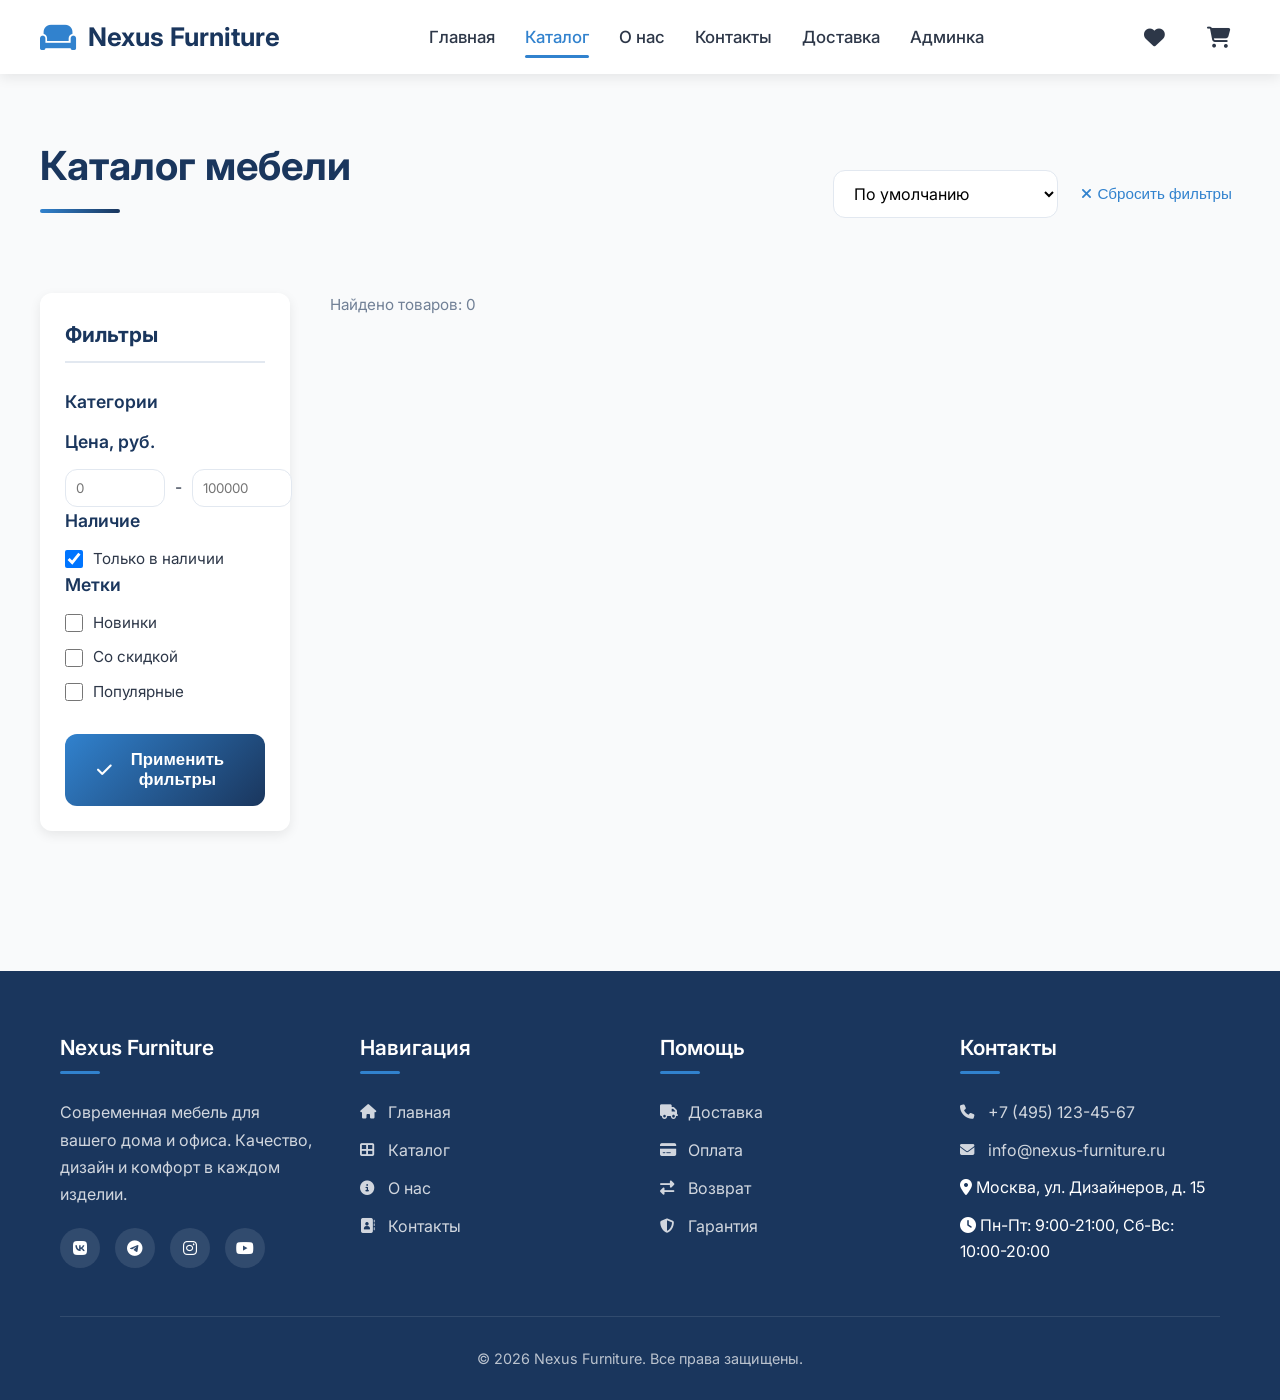
==== commit 899f5d1f: "Add files via upload" ====
--- a/catalog.html
+++ b/catalog.html
@@ -330,6 +330,7 @@
                 <a href="about.html" class="nav-link">О нас</a>
                 <a href="contacts.html" class="nav-link">Контакты</a>
                 <a href="delivery.html" class="nav-link">Доставка</a>
+                <a href="admin.html" class="nav-link">Админка</a>
             </nav>
             
             <div class="header-actions">
@@ -495,7 +496,7 @@
             </div>
             
             <div class="footer-bottom">
-                <p>&copy; 2023 Nexus Furniture. Все права защищены.</p>
+                <p>&copy; 2026 Nexus Furniture. Все права защищены.</p>
             </div>
         </div>
     </footer>
@@ -569,123 +570,6 @@
     <script src="common.js"></script>
     
     <script>
-        // Данные для каталога (расширенные)
-        const catalogProductsData = [
-            ...productsData, // Берем товары из common.js
-            {
-                id: 9,
-                name: 'Диван угловой "Семейный"',
-                category: 'sofas',
-                price: 64990,
-                originalPrice: 72990,
-                image: 'https://images.unsplash.com/photo-1549187774-b4e9b0445b41?ixlib=rb-4.0.3&auto=format&fit=crop&w=800&q=80',
-                badges: ['sale', 'popular'],
-                inStock: true
-            },
-            {
-                id: 10,
-                name: 'Кресло-качалка "Ретро"',
-                category: 'chairs',
-                price: 14990,
-                image: 'https://images.unsplash.com/photo-1581539250439-c96689b516dd?ixlib=rb-4.0.3&auto=format&fit=crop&w=800&q=80',
-                badges: ['new'],
-                inStock: true
-            },
-            {
-                id: 11,
-                name: 'Журнальный стол со стеклом',
-                category: 'tables',
-                price: 18990,
-                originalPrice: 21990,
-                image: 'https://images.unsplash.com/photo-1555041469-a586c61ea9bc?ixlib=rb-4.0.3&auto=format&fit=crop&w=800&q=80',
-                badges: ['sale'],
-                inStock: false
-            },
-            {
-                id: 12,
-                name: 'Детская кровать "Радуга"',
-                category: 'beds',
-                price: 32990,
-                image: 'https://images.unsplash.com/photo-1505693416388-ac5ce068fe85?ixlib=rb-4.0.3&auto=format&fit=crop&w=800&q=80',
-                badges: ['new'],
-                inStock: true
-            },
-            {
-                id: 13,
-                name: 'Книжный шкаф 5-полочный',
-                category: 'wardrobes',
-                price: 24990,
-                image: 'https://images.unsplash.com/photo-1597074866923-dc0589150358?ixlib=rb-4.0.3&auto=format&fit=crop&w=800&q=80',
-                badges: ['popular'],
-                inStock: true
-            },
-            {
-                id: 14,
-                name: 'Навесные полки "Модерн"',
-                category: 'shelves',
-                price: 8990,
-                image: 'https://images.unsplash.com/photo-1586023492125-27b2c045efd7?ixlib=rb-4.0.3&auto=format&fit=crop&w=800&q=80',
-                badges: [],
-                inStock: true
-            },
-            {
-                id: 15,
-                name: 'Офисное кресло "Эргономик"',
-                category: 'chairs',
-                price: 15990,
-                originalPrice: 19990,
-                image: 'https://images.unsplash.com/photo-1586023492125-27b2c045efd7?ixlib=rb-4.0.3&auto=format&fit=crop&w=800&q=80',
-                badges: ['sale', 'popular'],
-                inStock: true
-            },
-            {
-                id: 16,
-                name: 'Тумба прикроватная',
-                category: 'wardrobes',
-                price: 11990,
-                image: 'https://images.unsplash.com/photo-1556228453-efd6c1ff04f6?ixlib=rb-4.0.3&auto=format&fit=crop&w=800&q=80',
-                badges: ['new'],
-                inStock: true
-            },
-            {
-                id: 17,
-                name: 'Диван-кровать "Компакт"',
-                category: 'sofas',
-                price: 28990,
-                image: 'https://images.unsplash.com/photo-1549187774-b4e9b0445b41?ixlib=rb-4.0.3&auto=format&fit=crop&w=800&q=80',
-                badges: [],
-                inStock: true
-            },
-            {
-                id: 18,
-                name: 'Барный стол с подсветкой',
-                category: 'tables',
-                price: 23990,
-                image: 'https://images.unsplash.com/photo-1567538096630-e0c55bd6374c?ixlib=rb-4.0.3&auto=format&fit=crop&w=800&q=80',
-                badges: ['new'],
-                inStock: false
-            },
-            {
-                id: 19,
-                name: 'Шкаф для прихожей',
-                category: 'wardrobes',
-                price: 31990,
-                originalPrice: 35990,
-                image: 'https://images.unsplash.com/photo-1524758631624-e2822e304c36?ixlib=rb-4.0.3&auto=format&fit=crop&w=800&q=80',
-                badges: ['sale'],
-                inStock: true
-            },
-            {
-                id: 20,
-                name: 'Кровать с подъемным механизмом',
-                category: 'beds',
-                price: 54990,
-                image: 'https://images.unsplash.com/photo-1505693416388-ac5ce068fe85?ixlib=rb-4.0.3&auto=format&fit=crop&w=800&q=80',
-                badges: ['popular'],
-                inStock: true
-            }
-        ];
-
         // Настройки пагинации
         const ITEMS_PER_PAGE = 8;
         let currentPage = 1;
@@ -709,13 +593,8 @@
 
         // Инициализация каталога
         function initCatalog() {
-            // Добавляем поле inStock ко всем товарам из common.js
-            productsData.forEach(product => {
-                if (!product.hasOwnProperty('inStock')) {
-                    product.inStock = true;
-                }
-            });
-
+            const catalogProductsData = StorageManager.getProducts();
+            
             // Создаем список категорий
             const categories = {};
             catalogProductsData.forEach(product => {
@@ -950,6 +829,7 @@
             document.getElementById('mobilePopularFilter').checked = false;
             
             // Сбрасываем активные фильтры
+            const catalogProductsData = StorageManager.getProducts();
             activeFilters = {
                 categories: [],
                 minPrice: 0,
@@ -974,6 +854,7 @@
 
         // Фильтрация товаров
         function filterProducts() {
+            const catalogProductsData = StorageManager.getProducts();
             filteredProducts = catalogProductsData.filter(product => {
                 // Фильтр по категориям
                 if (activeFilters.categories.length > 0 && !activeFilters.categories.includes(product.category)) {
@@ -991,15 +872,15 @@
                 }
                 
                 // Фильтр по меткам
-                if (activeFilters.new && !product.badges.includes('new')) {
+                if (activeFilters.new && (!product.badges || !product.badges.includes('new'))) {
                     return false;
                 }
                 
-                if (activeFilters.sale && !product.badges.includes('sale')) {
+                if (activeFilters.sale && (!product.badges || !product.badges.includes('sale'))) {
                     return false;
                 }
                 
-                if (activeFilters.popular && !product.badges.includes('popular')) {
+                if (activeFilters.popular && (!product.badges || !product.badges.includes('popular'))) {
                     return false;
                 }
                 
@@ -1030,16 +911,16 @@
                 case 'popular':
                     // Сначала популярные (с меткой popular)
                     filteredProducts.sort((a, b) => {
-                        const aPopular = a.badges.includes('popular') ? 1 : 0;
-                        const bPopular = b.badges.includes('popular') ? 1 : 0;
+                        const aPopular = a.badges && a.badges.includes('popular') ? 1 : 0;
+                        const bPopular = b.badges && b.badges.includes('popular') ? 1 : 0;
                         return bPopular - aPopular;
                     });
                     break;
                 case 'new':
                     // Сначала новинки (с меткой new)
                     filteredProducts.sort((a, b) => {
-                        const aNew = a.badges.includes('new') ? 1 : 0;
-                        const bNew = b.badges.includes('new') ? 1 : 0;
+                        const aNew = a.badges && a.badges.includes('new') ? 1 : 0;
+                        const bNew = b.badges && b.badges.includes('new') ? 1 : 0;
                         return bNew - aNew;
                     });
                     break;
